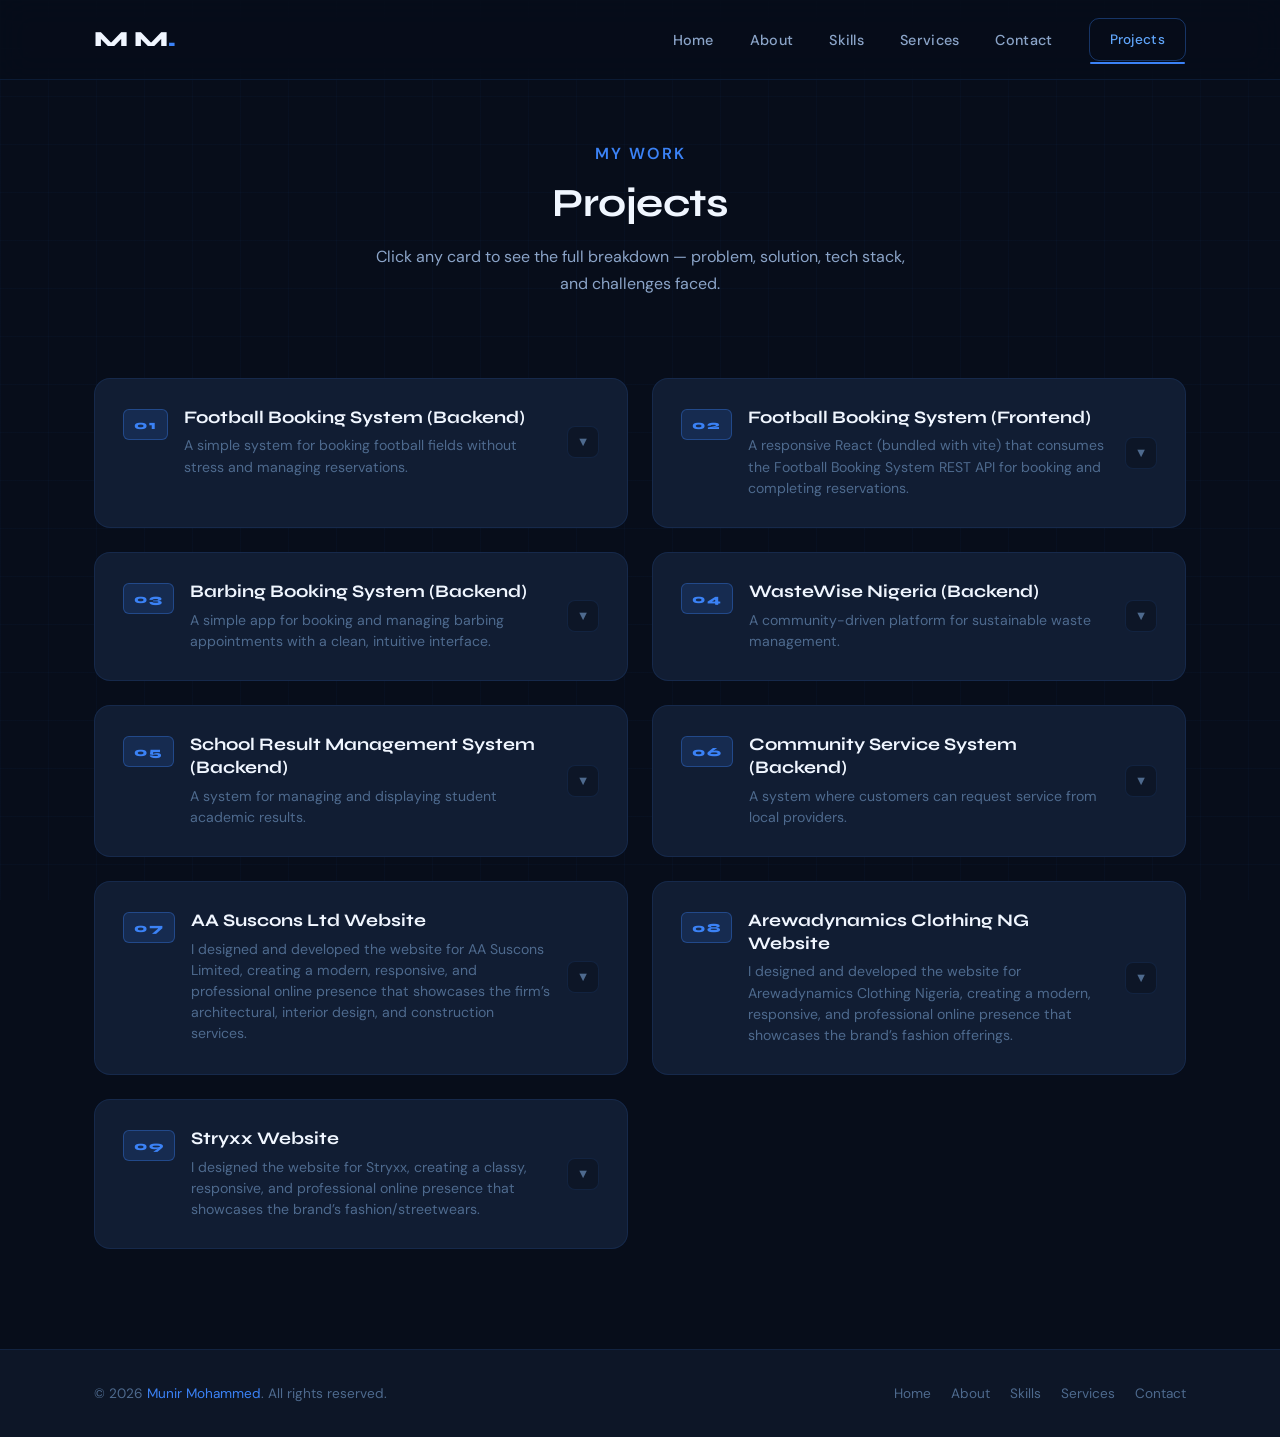
==== projects.html @ 09e2c132 "Update project link to direct users to the live site instead of the code repository" ====
<!DOCTYPE html>
<html lang="en">
<head>
  <meta charset="UTF-8" />
  <meta name="viewport" content="width=device-width, initial-scale=1.0" />
  <meta name="description" content="Munir Mohammed – Projects Portfolio." />
  <title>Projects | Munir Mohammed</title>
  <link rel="icon" type="image/svg+xml" href="favicon.svg" />
  <link rel="stylesheet" href="styles.css" />
  <link rel="preconnect" href="https://fonts.googleapis.com" />
  <link rel="preconnect" href="https://fonts.gstatic.com" crossorigin />
</head>
<body>

  <header>
    <div class="container">
      <nav>
        <a href="index.html" class="nav-logo">M M<span>.</span></a>
        <ul class="nav-links">
          <li><a href="index.html">Home</a></li>
          <li><a href="index.html#about">About</a></li>
          <li><a href="index.html#skills">Skills</a></li>
          <li><a href="index.html#services">Services</a></li>
          <li><a href="index.html#contact">Contact</a></li>
          <li><a href="projects.html" class="btn btn-outline" style="padding:9px 20px;font-size:0.85rem;">Projects</a></li>
        </ul>
        <div class="hamburger" aria-label="Toggle menu">
          <span></span><span></span><span></span>
        </div>
      </nav>
    </div>
    <div class="mobile-menu">
      <a href="index.html">Home</a>
      <a href="index.html#about">About</a>
      <a href="index.html#skills">Skills</a>
      <a href="index.html#services">Services</a>
      <a href="index.html#contact">Contact</a>
      <a href="projects.html">Projects →</a>
    </div>
  </header>

  <section class="projects-hero">
    <div class="container">
      <div class="section-label">My Work</div>
      <h1 class="section-title">Projects</h1>
      <p class="section-subtitle">
        Click any card to see the full breakdown — problem, solution, tech stack, and challenges faced.
      </p>
    </div>
  </section>

  <section class="projects-grid">
    <div class="container">
      <div class="projects-list">

        <div class="project-card fade-in">
          <div class="card-header">
            <div class="card-header-left">
              <span class="card-num">01</span>
              <div>
                <div class="card-title">Football Booking System (Backend)</div>
                <div class="card-summary">A simple system for booking football fields without stress and managing reservations.</div>
              </div>
            </div>
            <div class="card-chevron">▼</div>
          </div>
          <div class="card-body">
            <div class="card-body-inner">

              <div class="card-section">
                <div class="card-section-title">Problem</div>
                <ul>
                  <li>Users had difficulty booking football field due to a lack of a centralized system.</li>
                  <li>Existing methods were time-consuming, resource-intensive, and error-prone.</li>
                  <li>There was no efficient way to manage and track reservations.</li>
                  <li>Users lacked transparency in checking field availability.</li>
                </ul>
              </div>

              <div class="card-section">
                <div class="card-section-title">Solution</div>
                <p>
                    I built a football booking system that allows users to easily view available time-slot, make reservations, and manage their bookings. The system provides a user-friendly interface for both customers and administrator, streamlining the booking process and improving overall efficiency.

                </p>
              </div>

              <div class="card-section">
                <div class="card-section-title">Tech Stack</div>
                <div class="tech-tags">
                  <span class="tech-tag">Python</span>
                  <span class="tech-tag">Flask</span>
                  <span class="tech-tag">SQLite</span>
                  <span class="tech-tag">SQLAlchemy</span>
                </div>
              </div>

              <div class="card-section">
                <div class="card-section-title">Challenges Faced</div>
                <ul>
                  <li>Implementing the payment system</li>
                  <li>The challenge was tackled by integrating a manual payment solution (with reference number for admin to validate payments) while maintaining a good user experience.</li>
                </ul>
              </div>

              <div class="card-footer">
                <a href="https://github.com/munir-moh/football-booking-system" target="_blank" rel="noopener" class="btn btn-primary">
                  View Code &rarr;
                </a>
              </div>
            </div>
          </div>
        </div>

        <div class="project-card fade-in">
          <div class="card-header">
            <div class="card-header-left">
              <span class="card-num">02</span>
              <div>
                <div class="card-title">Football Booking System (Frontend)</div>
                <div class="card-summary">A responsive React (bundled with vite) that consumes the Football Booking System REST API for booking and completing reservations.</div>
              </div>
            </div>
            <div class="card-chevron">▼</div>
          </div>
          <div class="card-body">
            <div class="card-body-inner">

              <div class="card-section">
                <div class="card-section-title">Problem</div>
                <ul>
                  <li>Users had difficulty booking football field due to a lack of a centralized system.</li>
                  <li>Existing methods were time-consuming, resource-intensive, and error-prone.</li>
                  <li>There was no efficient way to manage and track reservations.</li>
                  <li>Users lacked transparency in checking field availability.</li>
                </ul>
              </div>

              <div class="card-section">
                <div class="card-section-title">Solution</div>
                <p>
                    Implemented dynamic UI components that fetch and display data from the backend API, allowing users to view available time slots, make reservations, and manage their bookings seamlessly. The frontend provides a responsive and intuitive interface for both customers and administrators, enhancing the overall user experience.

                </p>
              </div>

              <div class="card-section">
                <div class="card-section-title">Tech Stack</div>
                <div class="tech-tags">
                  <span class="tech-tag">React</span>
                  <span class="tech-tag">Vite</span>
                  <span class="tech-tag">JavaScript</span>
                  <span class="tech-tag">CSS</span>
                  <span class="tech-tag">HTML</span>
                </div>
              </div>

              <div class="card-section">
                <div class="card-section-title">Challenges Faced</div>
                <ul>
                  <li>Implementing the payment system</li>
                  <li>The challenge was tackled by integrating a manual payment solution (with reference number for admin to validate payments) while maintaining a good user experience.</li>
                </ul>
              </div>

              <div class="card-footer">
                <a href="https://football-booking-system-rn.vercel.app/" target="_blank" rel="noopener" class="btn btn-primary">
                  View Live Site &rarr;
                </a>
              </div>
            </div>
          </div>
        </div>
        
        <div class="project-card fade-in fade-in-delay-2">
          <div class="card-header">
            <div class="card-header-left">
              <span class="card-num">03</span>
              <div>
                <div class="card-title">Barbing Booking System (Backend)</div>
                <div class="card-summary">A simple app for booking and managing barbing appointments with a clean, intuitive interface.</div>
              </div>
            </div>
            <div class="card-chevron">▼</div>
          </div>
          <div class="card-body">
            <div class="card-body-inner">

              <div class="card-section">
                <div class="card-section-title">Problem</div>
                <ul>
                  <li>Users had difficulty booking and managing barbing appointments.</li>
                  <li>Existing method was time-consuming,tiring and inefficient.</li>
                </ul>
              </div>

              <div class="card-section">
                <div class="card-section-title">Solution</div>
                <p>
                    I built a simple barbing booking app that allows users to easily book and manage their appointments with stylists of their choice. The app provides a user-friendly interface for customers to explore available time slots, view stylist details, and make reservations seamlessly from the comfort of their homes.
                </p>
              </div>

              <div class="card-section">
                <div class="card-section-title">Tech Stack</div>
                <div class="tech-tags">
                  <span class="tech-tag">Python</span>
                  <span class="tech-tag">Flask</span>
                  <span class="tech-tag">SQLAlchemy</span>
                  <span class="tech-tag">SQLite</span>
                </div>
              </div>

              <div class="card-section">
                <div class="card-section-title">Challenges Faced</div>
                <ul>
                  <li>Implementing the appointment scheduling logic to prevent conflicts and jwt authentication</li>
                  <li>The challenge was tackled by implementing a robust scheduling algorithm that checks for overlapping appointments and integrating JWT authentication for secure user access.</li>
                </ul>
              </div>

              <div class="card-footer">
                <a href="https://github.com/munir-moh/online-barbing-booking-system" target="_blank" rel="noopener" class="btn btn-primary">
                  View Code &rarr;
                </a>
              </div>

            </div>
          </div>
        </div>

        <div class="project-card fade-in fade-in-delay-3">
          <div class="card-header">
            <div class="card-header-left">
              <span class="card-num">04</span>
              <div>
                <div class="card-title">WasteWise Nigeria (Backend)</div>
                <div class="card-summary">A community-driven platform for sustainable waste management.</div>
              </div>
            </div>
            <div class="card-chevron">▼</div>
          </div>
          <div class="card-body">
            <div class="card-body-inner">

              <div class="card-section">
                <div class="card-section-title">Problem</div>
                <ul>
                  <li> Inadequate waste management infrastructure and low public awareness lead to environmental pollution, health hazards, and missed economic opportunities from recycling in many Nigerian communities.</li>
                </ul>
              </div>

              <div class="card-section">
                <div class="card-section-title">Solution</div>
                <p>Develop a community-driven platform that facilitates waste collection, promotes recycling, and educates citizens on sustainable waste management practices.</p>
              </div>

              <div class="card-section">
                <div class="card-section-title">Tech Stack</div>
                <div class="tech-tags">
                  <span class="tech-tag">Python</span>
                  <span class="tech-tag">Flask</span>
                  <span class="tech-tag">SQLite</span>
                  <span class="tech-tag">SQLAlchemy</span>
                </div>
              </div>

              <div class="card-section">
                <div class="card-section-title">Challenges Faced</div>
                <ul>
                  <li>Implementing the waste collection scheduling logic to prevent conflicts and ensure efficient resource allocation. Also, integrating JWT authentication for secure user access.</li>
                  <li>The challenge was tackled by developing a robust scheduling algorithm that checks for overlapping requests and integrating a user authentication system for secure access.</li>
                </ul>
              </div>

              <div class="card-footer">
                <a href="https://github.com/munir-moh/wastewise" target="_blank" rel="noopener" class="btn btn-primary">
                  View Code &rarr;
                </a>
              </div>

            </div>
          </div>
        </div>

        <div class="project-card fade-in">
          <div class="card-header">
            <div class="card-header-left">
              <span class="card-num">05</span>
              <div>
                <div class="card-title">School Result Management System (Backend)</div>
                <div class="card-summary">A system for managing and displaying student academic results.</div>
              </div>
            </div>
            <div class="card-chevron">▼</div>
          </div>
          <div class="card-body">
            <div class="card-body-inner">

              <div class="card-section">
                <div class="card-section-title">Problem</div>
                <ul>
                  <li>Manual management of student results is time-consuming and prone to errors.</li>
                  <li>There is a lack of real-time access to academic performance data for students and parents.</li>
                </ul>
              </div>

              <div class="card-section">
                <div class="card-section-title">Solution</div>
                <p>A web-based system that automates the management of student results, providing real-time access to academic performance data for students and parents.</p>
              </div>

              <div class="card-section">
                <div class="card-section-title">Tech Stack</div>
                <div class="tech-tags">
                  <span class="tech-tag">Python</span>
                  <span class="tech-tag">FastAPI</span>
                  <span class="tech-tag">PostgreSQL</span>
                  <span class="tech-tag">SQLAlchemy</span>
                </div>
              </div>

              <div class="card-section">
                <div class="card-section-title">Challenges Faced</div>
                <ul>
                  <li>Integrating the PDF download and also auto ID generation</li>
                  <li>The challenge was tackled by implementing a robust PDF generation mechanism and a dynamic ID assignment system using help from Stack Overflow.</li>
                </ul>
              </div>

              <div class="card-footer">
                <a href="https://github.com/munir-moh/student-result-system" target="_blank" rel="noopener" class="btn btn-primary">
                  View Code &rarr;
                </a>
              </div>

            </div>
          </div>
        </div>

        <div class="project-card fade-in fade-in-delay-1">
          <div class="card-header">
            <div class="card-header-left">
              <span class="card-num">06</span>
              <div>
                <div class="card-title">Community Service System (Backend)</div>
                <div class="card-summary">A system where customers can request service from local providers.</div>
              </div>
            </div>
            <div class="card-chevron">▼</div>
          </div>
          <div class="card-body">
            <div class="card-body-inner">

              <div class="card-section">
                <div class="card-section-title">Problem</div>
                <ul>
                  <li>Customers have difficulty finding and connecting with local service providers.</li>
                  <li>There is a lack of a centralized platform for service requests and communications.</li>
                </ul>
              </div>

              <div class="card-section">
                <div class="card-section-title">Solution</div>
                <p>A web-based platform that connects customers with local service providers, enabling seamless communication and streamlined service requests.</p>
              </div>

              <div class="card-section">
                <div class="card-section-title">Tech Stack</div>
                <div class="tech-tags">
                  <span class="tech-tag">Python</span>
                  <span class="tech-tag">Flask</span>
                  <span class="tech-tag">PostgreSQL</span>
                  <span class="tech-tag">SQLAlchemy</span>
                </div>
              </div>

              <div class="card-section">
                <div class="card-section-title">Challenges Faced</div>
                <ul>
                  <li>Integrating the user authentication and authorization system</li>
                  <li>The challenge was tackled by implementing a secure authentication mechanism using JWT tokens and role-based access control to ensure proper authorization.</li>
                </ul>
              </div>

              <div class="card-footer">
                <a href="https://github.com/munir-moh/community_service_api" target="_blank" rel="noopener" class="btn btn-primary">
                  View Code &rarr;
                </a>
              </div>
            </div>
          </div>
        </div>
      <div class="project-card fade-in">
          <div class="card-header">
            <div class="card-header-left">
              <span class="card-num">07</span>
              <div>
                <div class="card-title">AA Suscons Ltd Website</div>
                <div class="card-summary">I designed and developed the website for AA Suscons Limited, creating a modern, responsive, and professional online presence that showcases the firm’s architectural, interior design, and construction services.</div>
              </div>
            </div>
            <div class="card-chevron">▼</div>
          </div>
          <div class="card-body">
            <div class="card-body-inner">
              <div class="card-section">
                <div class="card-section-title">Tech Stack</div>
                <div class="tech-tags">
                  <span class="tech-tag">HTML</span>
                  <span class="tech-tag">CSS</span>
                  <span class="tech-tag">JavaScript</span>
                </div>
              </div>

              <div class="card-footer">
                <a href="https://aasuslimited.vercel.app/" target="_blank" rel="noopener" class="btn btn-primary">
                  View Website &rarr;
                </a>
              </div>

            </div>
          </div>
        </div>

        <div class="project-card fade-in">
          <div class="card-header">
            <div class="card-header-left">
              <span class="card-num">08</span>
              <div>
                <div class="card-title">Arewadynamics Clothing NG Website</div>
                <div class="card-summary">I designed and developed the website for Arewadynamics Clothing Nigeria, creating a modern, responsive, and professional online presence that showcases the brand’s fashion offerings.</div>
              </div>
            </div>
            <div class="card-chevron">▼</div>
          </div>
          <div class="card-body">
            <div class="card-body-inner">
              <div class="card-section">
                <div class="card-section-title">Tech Stack</div>
                <div class="tech-tags">
                  <span class="tech-tag">HTML</span>
                  <span class="tech-tag">CSS</span>
                  <span class="tech-tag">JavaScript</span>
                </div>
              </div>

              <div class="card-footer">
                <a href="https://arewa-dynamics.vercel.app/" target="_blank" rel="noopener" class="btn btn-primary">
                  View Website &rarr;
                </a>
              </div>

            </div>
          </div>
        </div>

        <div class="project-card fade-in">
          <div class="card-header">
            <div class="card-header-left">
              <span class="card-num">09</span>
              <div>
                <div class="card-title">Stryxx Website</div>
                <div class="card-summary">I designed the website for Stryxx, creating a classy, responsive, and professional online presence that showcases the brand’s fashion/streetwears.</div>
              </div>
            </div>
            <div class="card-chevron">▼</div>
          </div>
          <div class="card-body">
            <div class="card-body-inner">
              <div class="card-section">
                <div class="card-section-title">Tech Stack</div>
                <div class="tech-tags">
                  <span class="tech-tag">HTML</span>
                  <span class="tech-tag">CSS</span>
                  <span class="tech-tag">JavaScript</span>
                  <span class="tech-tag">React</span>

                </div>
              </div>

              <div class="card-footer">
                <a href="https://stryxx.vercel.app/" target="_blank" rel="noopener" class="btn btn-primary">
                  View Website &rarr;
                </a>
              </div>

            </div>
          </div>
        </div>

      </div>
    </div>
  </section>

  <footer>
    <div class="container">
      <div class="footer-inner">
        <p class="footer-copy">
          &copy; 2026 <span>Munir Mohammed</span>. All rights reserved.
        </p>
        <div class="footer-links">
          <a href="index.html">Home</a>
          <a href="index.html#about">About</a>
          <a href="index.html#skills">Skills</a>
          <a href="index.html#services">Services</a>
          <a href="index.html#contact">Contact</a>
        </div>
      </div>
    </div>
  </footer>

  <button id="back-to-top" aria-label="Back to top">↑</button>

  <script src="script.js"></script>
</body>
</html>
---- styles.css ----
@import url('https://fonts.googleapis.com/css2?family=Syne:wght@400;500;600;700;800&family=DM+Sans:wght@300;400;500;600&display=swap');

:root {
  --bg-primary: #070d1a;
  --bg-secondary: #0d1627;
  --bg-card: #111d33;
  --bg-card-hover: #162240;
  --accent: #3b82f6;
  --accent-bright: #60a5fa;
  --accent-dim: #1d4ed8;
  --accent-glow: rgba(59, 130, 246, 0.15);
  --accent-glow-strong: rgba(59, 130, 246, 0.3);
  --text-primary: #f0f6ff;
  --text-secondary: #8ba4c8;
  --text-muted: #4e6a8e;
  --border: rgba(59, 130, 246, 0.12);
  --border-hover: rgba(59, 130, 246, 0.35);
  --shadow: 0 4px 24px rgba(0, 0, 0, 0.4);
  --shadow-blue: 0 4px 32px rgba(59, 130, 246, 0.2);
  --radius: 16px;
  --radius-sm: 10px;
  --font-display: 'Syne', sans-serif;
  --font-body: 'DM Sans', sans-serif;
  --transition: 0.3s cubic-bezier(0.4, 0, 0.2, 1);
}

*, *::before, *::after { box-sizing: border-box; margin: 0; padding: 0; }

html {
  scroll-behavior: smooth;
  font-size: 16px;
  overflow-x: hidden;
}

body {
  background-color: var(--bg-primary);
  color: var(--text-primary);
  font-family: var(--font-body);
  font-weight: 400;
  line-height: 1.7;
  overflow-x: hidden;
  max-width: 100vw;
}

body::before {
  content: '';
  position: fixed;
  inset: 0;
  background-image:
    linear-gradient(rgba(59,130,246,0.03) 1px, transparent 1px),
    linear-gradient(90deg, rgba(59,130,246,0.03) 1px, transparent 1px);
  background-size: 48px 48px;
  pointer-events: none;
  z-index: 0;
}

.container {
  max-width: 1140px;
  margin: 0 auto;
  padding: 0 24px;
  position: relative;
  z-index: 1;
}

img { display: block; max-width: 100%; }
a { text-decoration: none; color: inherit; }
ul { list-style: none; }

::-webkit-scrollbar { width: 6px; }
::-webkit-scrollbar-track { background: var(--bg-primary); }
::-webkit-scrollbar-thumb { background: var(--accent-dim); border-radius: 99px; }

header {
  position: fixed;
  top: 0; left: 0; right: 0;
  z-index: 100;
  padding: 18px 0;
  background: rgba(7, 13, 26, 0.85);
  backdrop-filter: blur(16px);
  -webkit-backdrop-filter: blur(16px);
  border-bottom: 1px solid var(--border);
  transition: var(--transition);
}

header.scrolled {
  padding: 12px 0;
  box-shadow: 0 2px 24px rgba(0,0,0,0.4);
}

nav {
  display: flex;
  align-items: center;
  justify-content: space-between;
}

.nav-logo {
  font-family: var(--font-display);
  font-weight: 800;
  font-size: 1.35rem;
  color: var(--text-primary);
  letter-spacing: -0.5px;
}

.nav-logo span {
  color: var(--accent);
}

.nav-links {
  display: flex;
  align-items: center;
  gap: 36px;
}

.nav-links a {
  font-size: 0.9rem;
  font-weight: 500;
  color: var(--text-secondary);
  letter-spacing: 0.3px;
  transition: color var(--transition);
  position: relative;
}

.nav-links a::after {
  content: '';
  position: absolute;
  bottom: -4px; left: 0;
  width: 0; height: 2px;
  background: var(--accent);
  border-radius: 99px;
  transition: width var(--transition);
}

.nav-links a:hover { color: var(--text-primary); }
.nav-links a:hover::after { width: 100%; }
.nav-links a.active { color: var(--accent-bright); }
.nav-links a.active::after { width: 100%; }

.hamburger {
  display: none;
  flex-direction: column;
  gap: 5px;
  cursor: pointer;
  padding: 4px;
}

.hamburger span {
  display: block;
  width: 24px; height: 2px;
  background: var(--text-primary);
  border-radius: 99px;
  transition: var(--transition);
}

.hamburger.open span:nth-child(1) { transform: translateY(7px) rotate(45deg); }
.hamburger.open span:nth-child(2) { opacity: 0; }
.hamburger.open span:nth-child(3) { transform: translateY(-7px) rotate(-45deg); }

.mobile-menu {
  display: none;
  position: fixed;
  top: 65px; left: 0; right: 0;
  background: rgba(7,13,26,0.97);
  backdrop-filter: blur(16px);
  border-bottom: 1px solid var(--border);
  padding: 24px;
  flex-direction: column;
  gap: 20px;
  z-index: 99;
}

.mobile-menu.open { display: flex; }

.mobile-menu a {
  font-size: 1.05rem;
  font-weight: 500;
  color: var(--text-secondary);
  padding: 10px 0;
  border-bottom: 1px solid var(--border);
  transition: color var(--transition);
}

.mobile-menu a:hover { color: var(--accent-bright); }

.btn {
  display: inline-flex;
  align-items: center;
  gap: 8px;
  padding: 13px 28px;
  border-radius: var(--radius-sm);
  font-family: var(--font-body);
  font-size: 0.92rem;
  font-weight: 600;
  cursor: pointer;
  transition: var(--transition);
  border: none;
  white-space: nowrap;
}

.btn-primary {
  background: var(--accent);
  color: #fff;
  box-shadow: 0 0 0 0 var(--accent-glow-strong);
}

.btn-primary:hover {
  background: var(--accent-bright);
  transform: translateY(-2px);
  box-shadow: 0 8px 24px rgba(59,130,246,0.4);
}

.btn-outline {
  background: transparent;
  color: var(--accent-bright);
  border: 1.5px solid var(--border-hover);
}

.btn-outline:hover {
  background: var(--accent-glow);
  border-color: var(--accent);
  transform: translateY(-2px);
}

.section-label {
  display: inline-flex;
  align-items: center;
  gap: 8px;
  font-size: 1 rem;
  font-weight: 600;
  letter-spacing: 2px;
  text-transform: uppercase;
  color: var(--accent);
  margin-bottom: 12px;
}

.section-title {
  font-family: var(--font-display);
  font-size: clamp(1.8rem, 4vw, 2.5rem);
  font-weight: 700;
  color: var(--text-primary);
  line-height: 1.2;
  letter-spacing: -0.5px;
  margin-bottom: 16px;
}

.section-subtitle {
  font-size: 1rem;
  color: var(--text-secondary);
  max-width: 560px;
}

.section-header { margin-bottom: 56px; }

#hero {
  min-height: 100vh;
  display: flex;
  align-items: center;
  padding-top: 100px;
  padding-bottom: 80px;
  position: relative;
  overflow: hidden;
}

#hero::before {
  content: '';
  position: absolute;
  width: 600px; height: 600px;
  border-radius: 50%;
  background: radial-gradient(circle, rgba(59,130,246,0.08) 0%, transparent 70%);
  top: -100px; right: -100px;
  pointer-events: none;
}

#hero::after {
  content: '';
  position: absolute;
  width: 400px; height: 400px;
  border-radius: 50%;
  background: radial-gradient(circle, rgba(29,78,216,0.06) 0%, transparent 70%);
  bottom: 0; left: -100px;
  pointer-events: none;
}

.hero-grid {
  display: grid;
  grid-template-columns: 1fr 420px;
  align-items: center;
  gap: 64px;
}

.hero-badge {
  display: inline-flex;
  align-items: center;
  gap: 8px;
  background: var(--accent-glow);
  border: 1px solid var(--border-hover);
  border-radius: 99px;
  padding: 6px 16px;
  font-size: 0.8rem;
  font-weight: 500;
  color: var(--accent-bright);
  margin-bottom: 24px;
}

.hero-badge::before {
  content: '';
  width: 7px; height: 7px;
  border-radius: 50%;
  background: var(--accent);
  animation: pulse 2s infinite;
}

@keyframes pulse {
  0%, 100% { opacity: 1; box-shadow: 0 0 0 0 rgba(59,130,246,0.4); }
  50% { opacity: 0.6; box-shadow: 0 0 0 6px transparent; }
}

.hero-name {
  font-family: var(--font-display);
  font-size: clamp(2rem, 8vw, 4.2rem);
  font-weight: 800;
  color: var(--text-primary);
  line-height: 1.08;
  letter-spacing: -1px;
  margin-bottom: 16px;
}

.hero-name .accent { color: var(--accent); }

.hero-title {
  font-size: clamp(0.9rem, 4vw, 1.2rem);
  font-weight: 500;
  color: var(--text-secondary);
  margin-bottom: 20px;
  letter-spacing: 0.2px;
}

.hero-title span {
  color: var(--accent-bright);
  font-weight: 600;
}

.hero-intro {
  font-size: 1rem;
  color: var(--text-secondary);
  line-height: 1.8;
  max-width: 480px;
  margin-bottom: 36px;
}

.hero-actions {
  display: flex;
  align-items: center;
  gap: 16px;
  flex-wrap: wrap;
}

.hero-image-wrap {
  position: relative;
  display: flex;
  justify-content: center;
}

.hero-image-wrap::before {
  content: '';
  position: absolute;
  inset: -3px;
  border-radius: 24px;
  background: linear-gradient(135deg, var(--accent) 0%, transparent 50%, var(--accent-dim) 100%);
  z-index: 0;
}

.hero-image-wrap::after {
  content: '';
  position: absolute;
  inset: 0;
  border-radius: 22px;
  background: var(--accent-glow);
  z-index: 1;
  opacity: 0;
  transition: opacity var(--transition);
}

.hero-image-wrap:hover::after { opacity: 1; }

.hero-image-inner {
  position: relative;
  z-index: 2;
  border-radius: 22px;
  overflow: hidden;
  background: var(--bg-card);
  line-height: 0;
}

.hero-image-inner img {
  width: 100%;
  height: 480px;
  object-fit: cover;
  object-position: top center;
  display: block;
  transition: transform 0.5s ease;
}

.hero-image-wrap:hover .hero-image-inner img { transform: scale(1.03); }

.hero-float-tag {
  position: absolute;
  background: var(--bg-card);
  border: 1px solid var(--border-hover);
  border-radius: var(--radius-sm);
  padding: 10px 16px;
  font-size: 0.82rem;
  font-weight: 600;
  color: var(--text-primary);
  display: flex;
  align-items: center;
  gap: 8px;
  backdrop-filter: blur(8px);
  z-index: 10;
  box-shadow: var(--shadow);
}

#about {
  padding: 100px 0;
  background: var(--bg-secondary);
  position: relative;
}

#about::before {
  content: '';
  position: absolute;
  top: 0; left: 0; right: 0;
  height: 1px;
  background: linear-gradient(90deg, transparent, var(--border-hover), transparent);
}

.about-grid {
  display: grid;
  grid-template-columns: 1fr 1fr;
  gap: 80px;
  align-items: center;
}

.about-text p {
  color: var(--text-secondary);
  font-size: 1rem;
  line-height: 1.85;
  margin-bottom: 20px;
}

.about-text p:last-child { margin-bottom: 0; }

.about-text strong { color: var(--accent-bright); font-weight: 600; }

.about-stats {
  display: grid;
  grid-template-columns: 1fr 1fr;
  gap: 20px;
}

.stat-card {
  background: var(--bg-card);
  border: 1px solid var(--border);
  border-radius: var(--radius);
  padding: 28px 24px;
  text-align: center;
  transition: var(--transition);
}

.stat-card:hover {
  border-color: var(--border-hover);
  transform: translateY(-4px);
  box-shadow: var(--shadow-blue);
}

.stat-number {
  font-family: var(--font-display);
  font-size: 2.2rem;
  font-weight: 800;
  color: var(--accent-bright);
  line-height: 1;
  margin-bottom: 6px;
}

.stat-label {
  font-size: 0.83rem;
  color: var(--text-muted);
  font-weight: 500;
}

#services {
  padding: 100px 0;
  background: var(--bg-secondary);
  position: relative;
}

#services::before {
  content: '';
  position: absolute;
  top: 0; left: 0; right: 0;
  height: 1px;
  background: linear-gradient(90deg, transparent, var(--border-hover), transparent);
}

#skills {
  padding: 100px 0;
}

.skills-grid {
  display: grid;
  grid-template-columns: repeat(3, 1fr);
  gap: 24px;
}

.skill-category {
  background: var(--bg-card);
  border: 1px solid var(--border);
  border-radius: var(--radius);
  padding: 32px 28px;
  transition: var(--transition);
  position: relative;
  overflow: hidden;
}

.skill-category::before {
  content: '';
  position: absolute;
  top: 0; left: 0; right: 0;
  height: 3px;
  background: linear-gradient(90deg, var(--accent-dim), var(--accent));
  opacity: 0;
  transition: opacity var(--transition);
}

.skill-category:hover {
  border-color: var(--border-hover);
  transform: translateY(-4px);
  box-shadow: var(--shadow-blue);
}

.skill-category:hover::before { opacity: 1; }

.skill-icon {
  width: 44px; height: 44px;
  border-radius: var(--radius-sm);
  background: var(--accent-glow);
  border: 1px solid var(--border-hover);
  display: flex;
  align-items: center;
  justify-content: center;
  margin-bottom: 18px;
  font-size: 1.2rem;
}

.skill-cat-title {
  font-family: var(--font-display);
  font-size: 0.85rem;
  font-weight: 700;
  letter-spacing: 1.5px;
  text-transform: uppercase;
  color: var(--text-muted);
  margin-bottom: 16px;
}

.skill-tags {
  display: flex;
  flex-wrap: wrap;
  gap: 8px;
}

.skill-tag {
  background: var(--bg-secondary);
  border: 1px solid var(--border);
  border-radius: 6px;
  padding: 6px 14px;
  font-size: 0.85rem;
  font-weight: 500;
  color: var(--text-primary);
  transition: var(--transition);
}

.skill-category:hover .skill-tag {
  border-color: rgba(59,130,246,0.2);
  color: var(--accent-bright);
}

#contact {
  padding: 100px 0;
  background: var(--bg-secondary);
  position: relative;
}

#contact::before {
  content: '';
  position: absolute;
  top: 0; left: 0; right: 0;
  height: 1px;
  background: linear-gradient(90deg, transparent, var(--border-hover), transparent);
}

.contact-grid {
  display: grid;
  grid-template-columns: repeat(2, 1fr);
  gap: 20px;
}

.contact-card {
  background: var(--bg-card);
  border: 1px solid var(--border);
  border-radius: var(--radius);
  padding: 28px 28px;
  display: flex;
  align-items: center;
  gap: 20px;
  transition: var(--transition);
  text-decoration: none;
  color: inherit;
}

.contact-card:hover {
  border-color: var(--border-hover);
  transform: translateY(-4px);
  box-shadow: var(--shadow-blue);
  background: var(--bg-card-hover);
}

.contact-icon {
  width: 52px; height: 52px;
  border-radius: var(--radius-sm);
  display: flex;
  align-items: center;
  justify-content: center;
  font-size: 1.4rem;
  flex-shrink: 0;
}

.contact-icon.email { background: rgba(59,130,246,0.12); }
.contact-icon.github { background: rgba(139,92,246,0.12); }
.contact-icon.linkedin { background: rgba(14,165,233,0.12); }
.contact-icon.whatsapp { background: rgba(34,197,94,0.12); }

.contact-info-label {
  font-size: 0.78rem;
  font-weight: 600;
  letter-spacing: 1px;
  text-transform: uppercase;
  color: var(--text-muted);
  margin-bottom: 4px;
}

.contact-info-value {
  font-size: 0.95rem;
  font-weight: 500;
  color: var(--text-primary);
}

.contact-arrow {
  margin-left: auto;
  color: var(--text-muted);
  font-size: 1rem;
  transition: var(--transition);
}

.contact-card:hover .contact-arrow {
  color: var(--accent-bright);
  transform: translate(3px, -3px);
}

#cta {
  padding: 100px 0;
  text-align: center;
  position: relative;
  overflow: hidden;
}

#cta::before {
  content: '';
  position: absolute;
  width: 700px; height: 700px;
  border-radius: 50%;
  background: radial-gradient(circle, rgba(59,130,246,0.06) 0%, transparent 70%);
  top: 50%; left: 50%;
  transform: translate(-50%, -50%);
  pointer-events: none;
}

.cta-inner {
  position: relative;
  max-width: 640px;
  margin: 0 auto;
}

.cta-title {
  font-family: var(--font-display);
  font-size: clamp(1.8rem, 4vw, 2.6rem);
  font-weight: 800;
  color: var(--text-primary);
  line-height: 1.2;
  letter-spacing: -1px;
  margin-bottom: 16px;
}

.cta-sub {
  color: var(--text-secondary);
  font-size: 1rem;
  margin-bottom: 36px;
}

footer {
  background: var(--bg-secondary);
  border-top: 1px solid var(--border);
  padding: 32px 0;
  text-align: center;
}

.footer-inner {
  display: flex;
  align-items: center;
  justify-content: space-between;
  flex-wrap: wrap;
  gap: 12px;
}

.footer-copy {
  font-size: 0.85rem;
  color: var(--text-muted);
}

.footer-copy span { color: var(--accent); }

.footer-links {
  display: flex;
  gap: 20px;
}

.footer-links a {
  font-size: 0.85rem;
  color: var(--text-muted);
  transition: color var(--transition);
}

.footer-links a:hover { color: var(--accent-bright); }

#back-to-top {
  position: fixed;
  bottom: 32px;
  right: 32px;
  width: 46px; height: 46px;
  border-radius: 12px;
  background: var(--accent);
  color: #fff;
  border: none;
  cursor: pointer;
  display: flex;
  align-items: center;
  justify-content: center;
  font-size: 1.1rem;
  opacity: 0;
  visibility: hidden;
  transform: translateY(12px);
  transition: var(--transition);
  z-index: 99;
  box-shadow: 0 4px 16px rgba(59,130,246,0.4);
}

#back-to-top.visible {
  opacity: 1;
  visibility: visible;
  transform: translateY(0);
}

#back-to-top:hover {
  background: var(--accent-bright);
  transform: translateY(-3px);
}

.projects-hero {
  padding: 140px 0 60px;
  text-align: center;
}

.projects-hero .section-label { justify-content: center; }
.projects-hero .section-title { margin: 0 auto 16px; }
.projects-hero .section-subtitle { margin: 0 auto; text-align: center; }

.projects-grid {
  padding: 20px 0 100px;
}

.projects-list {
  display: grid;
  grid-template-columns: repeat(2, 1fr);
  gap: 24px;
}

.project-card {
  background: var(--bg-card);
  border: 1px solid var(--border);
  border-radius: var(--radius);
  overflow: hidden;
  transition: border-color var(--transition), box-shadow var(--transition);
}

.project-card:hover {
  border-color: var(--border-hover);
}

.project-card.active {
  border-color: var(--accent);
  box-shadow: var(--shadow-blue);
}

.card-header {
  display: flex;
  align-items: center;
  justify-content: space-between;
  padding: 28px 28px;
  cursor: pointer;
  gap: 16px;
  user-select: none;
}

.card-header-left {
  display: flex;
  align-items: flex-start;
  gap: 16px;
}

.card-num {
  font-family: var(--font-display);
  font-size: 0.78rem;
  font-weight: 800;
  letter-spacing: 1.5px;
  color: var(--accent);
  background: var(--accent-glow);
  border: 1px solid var(--border-hover);
  border-radius: 6px;
  padding: 4px 10px;
  flex-shrink: 0;
  margin-top: 2px;
}

.card-title {
  font-family: var(--font-display);
  font-size: 1.1rem;
  font-weight: 700;
  color: var(--text-primary);
  margin-bottom: 6px;
  line-height: 1.3;
}

.card-summary {
  font-size: 0.88rem;
  color: var(--text-muted);
  line-height: 1.5;
}

.card-chevron {
  width: 32px; height: 32px;
  border-radius: 8px;
  border: 1px solid var(--border);
  background: var(--bg-secondary);
  display: flex;
  align-items: center;
  justify-content: center;
  font-size: 0.8rem;
  color: var(--text-muted);
  flex-shrink: 0;
  transition: var(--transition);
}

.project-card.active .card-chevron {
  background: var(--accent-glow);
  border-color: var(--border-hover);
  color: var(--accent-bright);
  transform: rotate(180deg);
}

.card-body {
  max-height: 0;
  overflow: hidden;
  transition: max-height 0.5s cubic-bezier(0.4, 0, 0.2, 1);
}

.card-body-inner {
  padding: 0 28px 28px;
  border-top: 1px solid var(--border);
}

.card-section {
  margin-top: 24px;
}

.card-section-title {
  font-size: 0.75rem;
  font-weight: 700;
  letter-spacing: 1.5px;
  text-transform: uppercase;
  color: var(--accent);
  margin-bottom: 12px;
  display: flex;
  align-items: center;
  gap: 8px;
}

.card-section-title::after {
  content: '';
  flex: 1;
  height: 1px;
  background: var(--border);
}

.card-section ul {
  display: flex;
  flex-direction: column;
  gap: 8px;
}

.card-section ul li {
  font-size: 0.9rem;
  color: var(--text-secondary);
  padding-left: 16px;
  position: relative;
  line-height: 1.6;
}

.card-section ul li::before {
  content: '▸';
  position: absolute;
  left: 0;
  color: var(--accent);
  font-size: 0.75rem;
  top: 3px;
}

.card-section p {
  font-size: 0.9rem;
  color: var(--text-secondary);
  line-height: 1.7;
}

.tech-tags {
  display: flex;
  flex-wrap: wrap;
  gap: 8px;
}

.tech-tag {
  background: var(--bg-secondary);
  border: 1px solid var(--border-hover);
  border-radius: 6px;
  padding: 5px 12px;
  font-size: 0.82rem;
  font-weight: 500;
  color: var(--accent-bright);
}

.card-footer {
  margin-top: 24px;
  padding-top: 20px;
  border-top: 1px solid var(--border);
  display: flex;
  justify-content: flex-end;
}

.fade-in {
  opacity: 0;
  transform: translateY(28px);
  transition: opacity 0.6s ease, transform 0.6s ease;
}

.fade-in.visible {
  opacity: 1;
  transform: translateY(0);
}

.fade-in-delay-1 { transition-delay: 0.1s; }
.fade-in-delay-2 { transition-delay: 0.2s; }
.fade-in-delay-3 { transition-delay: 0.3s; }
.fade-in-delay-4 { transition-delay: 0.4s; }

@media (max-width: 1024px) {
  .hero-grid {
    grid-template-columns: 1fr 340px;
    gap: 48px;
  }

  .skills-grid { grid-template-columns: repeat(2, 1fr); }
  .about-grid { gap: 48px; }
}

@media (max-width: 768px) {
  .nav-links { display: none; }
  .hamburger { display: flex; }

  .hero-grid {
    grid-template-columns: 1fr;
    text-align: center;
    gap: 40px;
  }

  .hero-image-wrap { order: -1; }

  .hero-intro {
    margin-left: auto;
    margin-right: auto;
    font-size: 0.95rem;
    max-width: 100%;
  }

  .hero-actions {
    justify-content: center;
    flex-direction: column;
    align-items: center;
    width: 100%;
  }

  .hero-actions .btn {
    width: 100%;
    max-width: 320px;
    justify-content: center;
  }

  .hero-badge { justify-content: center; }

  .hero-image-inner img { height: 360px; }
  .tag-available, .tag-exp { display: none; }

  .about-grid { grid-template-columns: 1fr; gap: 40px; }
  .about-stats { grid-template-columns: 1fr 1fr; }

  .skills-grid { grid-template-columns: 1fr; }

  .contact-grid { grid-template-columns: 1fr; }

  .projects-list { grid-template-columns: 1fr; }

  .footer-inner { flex-direction: column; text-align: center; }

  .section-header { margin-bottom: 40px; }

  #hero { padding-top: 90px; }
}

@media (max-width: 480px) {
  .container { padding: 0 16px; }

  .hero-name { letter-spacing: -1px; }

  .about-stats { grid-template-columns: 1fr; }

  .btn { padding: 12px 22px; font-size: 0.88rem; }

  .card-header { padding: 20px; }
  .card-body-inner { padding: 0 20px 20px; }

  #back-to-top { bottom: 20px; right: 20px; }
}
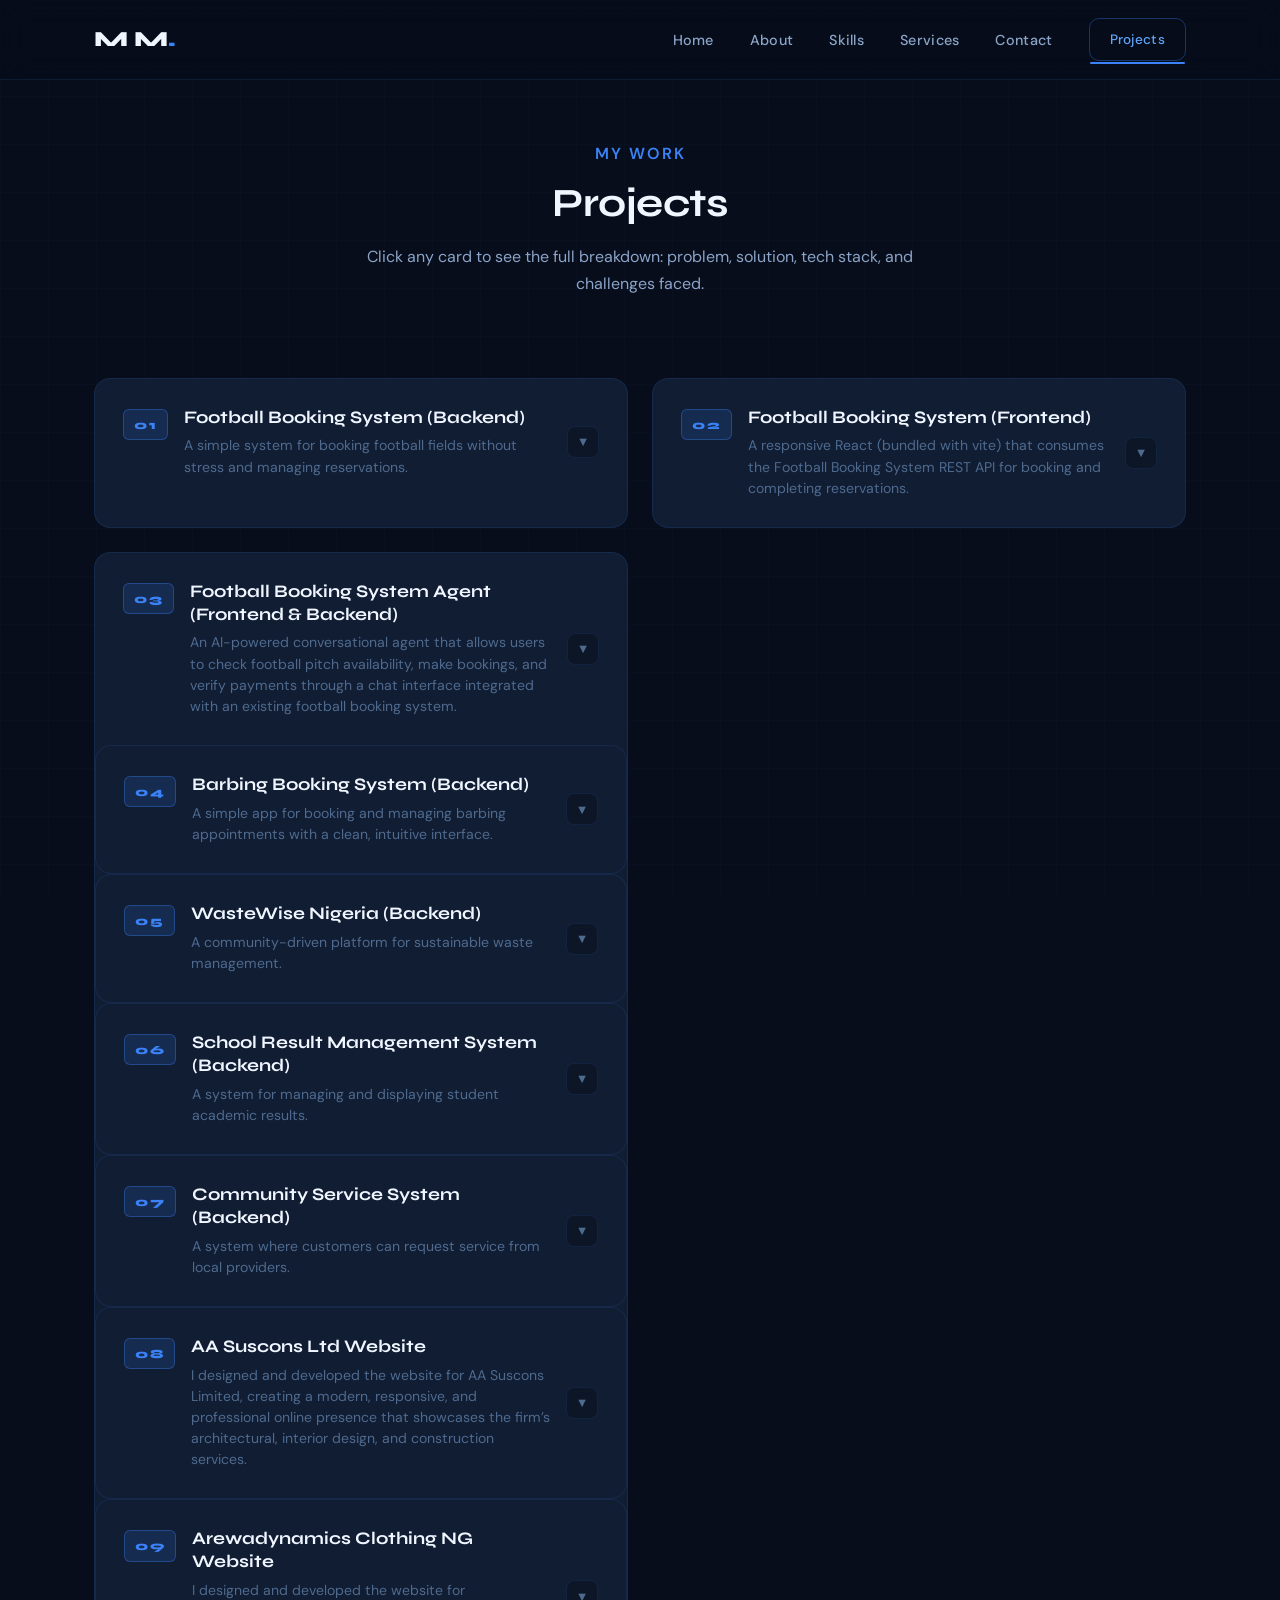
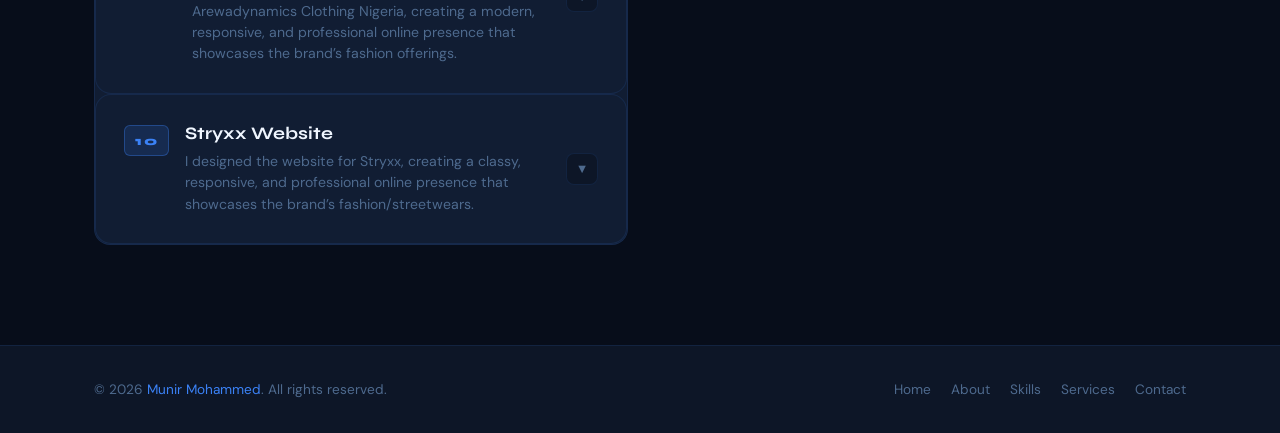
==== commit 91f9c868: "Refactor project details and tech stack" ====
--- a/projects.html
+++ b/projects.html
@@ -44,7 +44,7 @@
       <div class="section-label">My Work</div>
       <h1 class="section-title">Projects</h1>
       <p class="section-subtitle">
-        Click any card to see the full breakdown — problem, solution, tech stack, and challenges faced.
+        Click any card to see the full breakdown: problem, solution, tech stack, and challenges faced.
       </p>
     </div>
   </section>
@@ -80,8 +80,8 @@
               <div class="card-section">
                 <div class="card-section-title">Solution</div>
                 <p>
-                    I built a football booking system that allows users to easily view available time-slot, make reservations, and manage their bookings. The system provides a user-friendly interface for both customers and administrator, streamlining the booking process and improving overall efficiency.
-
+                    I built a football booking system that allows users to easily view available time-slot, make reservations, and manage their bookings. The system provides a user-friendly interface for both customers and administrator, streamlining the booking process and improving overall efficiency. 
+                    It also provides an AI chatbot that can answer questions about the pitch and provide assistance to users, enhancing the overall user experience.
                 </p>
               </div>
 
@@ -90,7 +90,8 @@
                 <div class="tech-tags">
                   <span class="tech-tag">Python</span>
                   <span class="tech-tag">Flask</span>
-                  <span class="tech-tag">SQLite</span>
+                  <span class="tech-tag">OpenAI SDK</span>
+                  <span class="tech-tag">PostgreSQL</span>
                   <span class="tech-tag">SQLAlchemy</span>
                 </div>
               </div>
@@ -99,7 +100,7 @@
                 <div class="card-section-title">Challenges Faced</div>
                 <ul>
                   <li>Implementing the payment system</li>
-                  <li>The challenge was tackled by integrating a manual payment solution (with reference number for admin to validate payments) while maintaining a good user experience.</li>
+                  <li>The challenge was tackled by integrating a payment gateway, while maintaining a good user experience.</li>
                 </ul>
               </div>
 
@@ -154,15 +155,12 @@
                   <span class="tech-tag">HTML</span>
                 </div>
               </div>
-
-              <div class="card-section">
-                <div class="card-section-title">Challenges Faced</div>
-                <ul>
-                  <li>Implementing the payment system</li>
-                  <li>The challenge was tackled by integrating a manual payment solution (with reference number for admin to validate payments) while maintaining a good user experience.</li>
-                </ul>
-              </div>
-
+              
+              <div class="card-footer">
+                <a href="https://github.com/munir-moh/football-booking-frontend" target="_blank" rel="noopener" class="btn btn-primary">
+                  View Code &rarr;
+                </a>
+              </div>
               <div class="card-footer">
                 <a href="https://football-booking-system-rn.vercel.app/" target="_blank" rel="noopener" class="btn btn-primary">
                   View Live Site &rarr;
@@ -171,11 +169,77 @@
             </div>
           </div>
         </div>
+
+        <div class="project-card fade-in">
+          <div class="card-header">
+            <div class="card-header-left">
+              <span class="card-num">03</span>
+              <div>
+                <div class="card-title">Football Booking System Agent (Frontend & Backend)</div>
+                <div class="card-summary">An AI-powered conversational agent that allows users to check football pitch availability, make bookings, and verify payments through a chat interface integrated with an existing football booking system.</div>
+              </div>
+            </div>
+            <div class="card-chevron">▼</div>
+          </div>
+          <div class="card-body">
+            <div class="card-body-inner">
+
+              <div class="card-section">
+                <div class="card-section-title">Problem</div>
+                <ul>
+                  <li>Users needed a more conversational and convenient way to check availability and initiate bookings.</li>
+                  <li>Booking required users to provide their personal details, making it useful to have a system that could securely save and reuse their information.</li>
+                </ul>
+              </div>
+
+              <div class="card-section">
+                <div class="card-section-title">Solution</div>
+                <p>
+                    I developed a conversational booking agent that integrates with my existing Football Booking System. Users can register, log in, check pitch availability, and initiate bookings through natural language conversations. The agent retrieves their saved details, 
+                    connects to the existing backend to process bookings, and verifies payment status through Paystack integration. This provides an alternative, chat-based way to interact with the original booking system.
+                </p>
+              </div>
+
+              <div class="card-section">
+                <div class="card-section-title">Tech Stack</div>
+                <div class="tech-tags">
+                  <span class="tech-tag">Python</span>
+                  <span class="tech-tag">Flask</span>
+                  <span class="tech-tag">React</span>
+                  <span class="tech-tag">Vite</span>
+                  <span class="tech-tag">JavaScript</span>
+                  <span class="tech-tag">Supabase PostgreSQL</span>
+              </div>
+
+              <div class="card-section">
+                <div class="card-section-title">Challenges Faced</div>
+                <ul>
+                  <li>Integrating the agent with the existing booking backend without directly accessing its database.</li>
+                  <li>Managing conversational booking requests, including extracting dates, times, and booking durations from user messages.</li>
+                  <li>Implementing secure user authentication and linking booking references to the correct accounts.</li>
+                  <li>Handling payment verification and ensuring users complete payments through the official Paystack checkout page.</li>
+                  <li>Managing communication between the frontend, agent API, existing backend, and database.</li>
+                </ul>
+              </div>
+              
+              <div class="card-footer">
+                <a href="https://github.com/munir-moh/football-booking-agent" target="_blank" rel="noopener" class="btn btn-primary">
+                  View Code &rarr;
+                </a>
+              </div>
+              <div class="card-footer">
+                <a href=" https://football-booking-agent.vercel.app/" target="_blank" rel="noopener" class="btn btn-primary">
+                  View Live Site &rarr;
+                </a>
+              </div>
+            </div>
+          </div>
+        </div>
         
         <div class="project-card fade-in fade-in-delay-2">
           <div class="card-header">
             <div class="card-header-left">
-              <span class="card-num">03</span>
+              <span class="card-num">04</span>
               <div>
                 <div class="card-title">Barbing Booking System (Backend)</div>
                 <div class="card-summary">A simple app for booking and managing barbing appointments with a clean, intuitive interface.</div>
@@ -232,7 +296,7 @@
         <div class="project-card fade-in fade-in-delay-3">
           <div class="card-header">
             <div class="card-header-left">
-              <span class="card-num">04</span>
+              <span class="card-num">05</span>
               <div>
                 <div class="card-title">WasteWise Nigeria (Backend)</div>
                 <div class="card-summary">A community-driven platform for sustainable waste management.</div>
@@ -286,7 +350,7 @@
         <div class="project-card fade-in">
           <div class="card-header">
             <div class="card-header-left">
-              <span class="card-num">05</span>
+              <span class="card-num">06</span>
               <div>
                 <div class="card-title">School Result Management System (Backend)</div>
                 <div class="card-summary">A system for managing and displaying student academic results.</div>
@@ -341,7 +405,7 @@
         <div class="project-card fade-in fade-in-delay-1">
           <div class="card-header">
             <div class="card-header-left">
-              <span class="card-num">06</span>
+              <span class="card-num">07</span>
               <div>
                 <div class="card-title">Community Service System (Backend)</div>
                 <div class="card-summary">A system where customers can request service from local providers.</div>
@@ -394,7 +458,7 @@
       <div class="project-card fade-in">
           <div class="card-header">
             <div class="card-header-left">
-              <span class="card-num">07</span>
+              <span class="card-num">08</span>
               <div>
                 <div class="card-title">AA Suscons Ltd Website</div>
                 <div class="card-summary">I designed and developed the website for AA Suscons Limited, creating a modern, responsive, and professional online presence that showcases the firm’s architectural, interior design, and construction services.</div>
@@ -426,7 +490,7 @@
         <div class="project-card fade-in">
           <div class="card-header">
             <div class="card-header-left">
-              <span class="card-num">08</span>
+              <span class="card-num">09</span>
               <div>
                 <div class="card-title">Arewadynamics Clothing NG Website</div>
                 <div class="card-summary">I designed and developed the website for Arewadynamics Clothing Nigeria, creating a modern, responsive, and professional online presence that showcases the brand’s fashion offerings.</div>
@@ -458,7 +522,7 @@
         <div class="project-card fade-in">
           <div class="card-header">
             <div class="card-header-left">
-              <span class="card-num">09</span>
+              <span class="card-num">10</span>
               <div>
                 <div class="card-title">Stryxx Website</div>
                 <div class="card-summary">I designed the website for Stryxx, creating a classy, responsive, and professional online presence that showcases the brand’s fashion/streetwears.</div>
@@ -514,4 +578,4 @@
 
   <script src="script.js"></script>
 </body>
-</html>+</html>
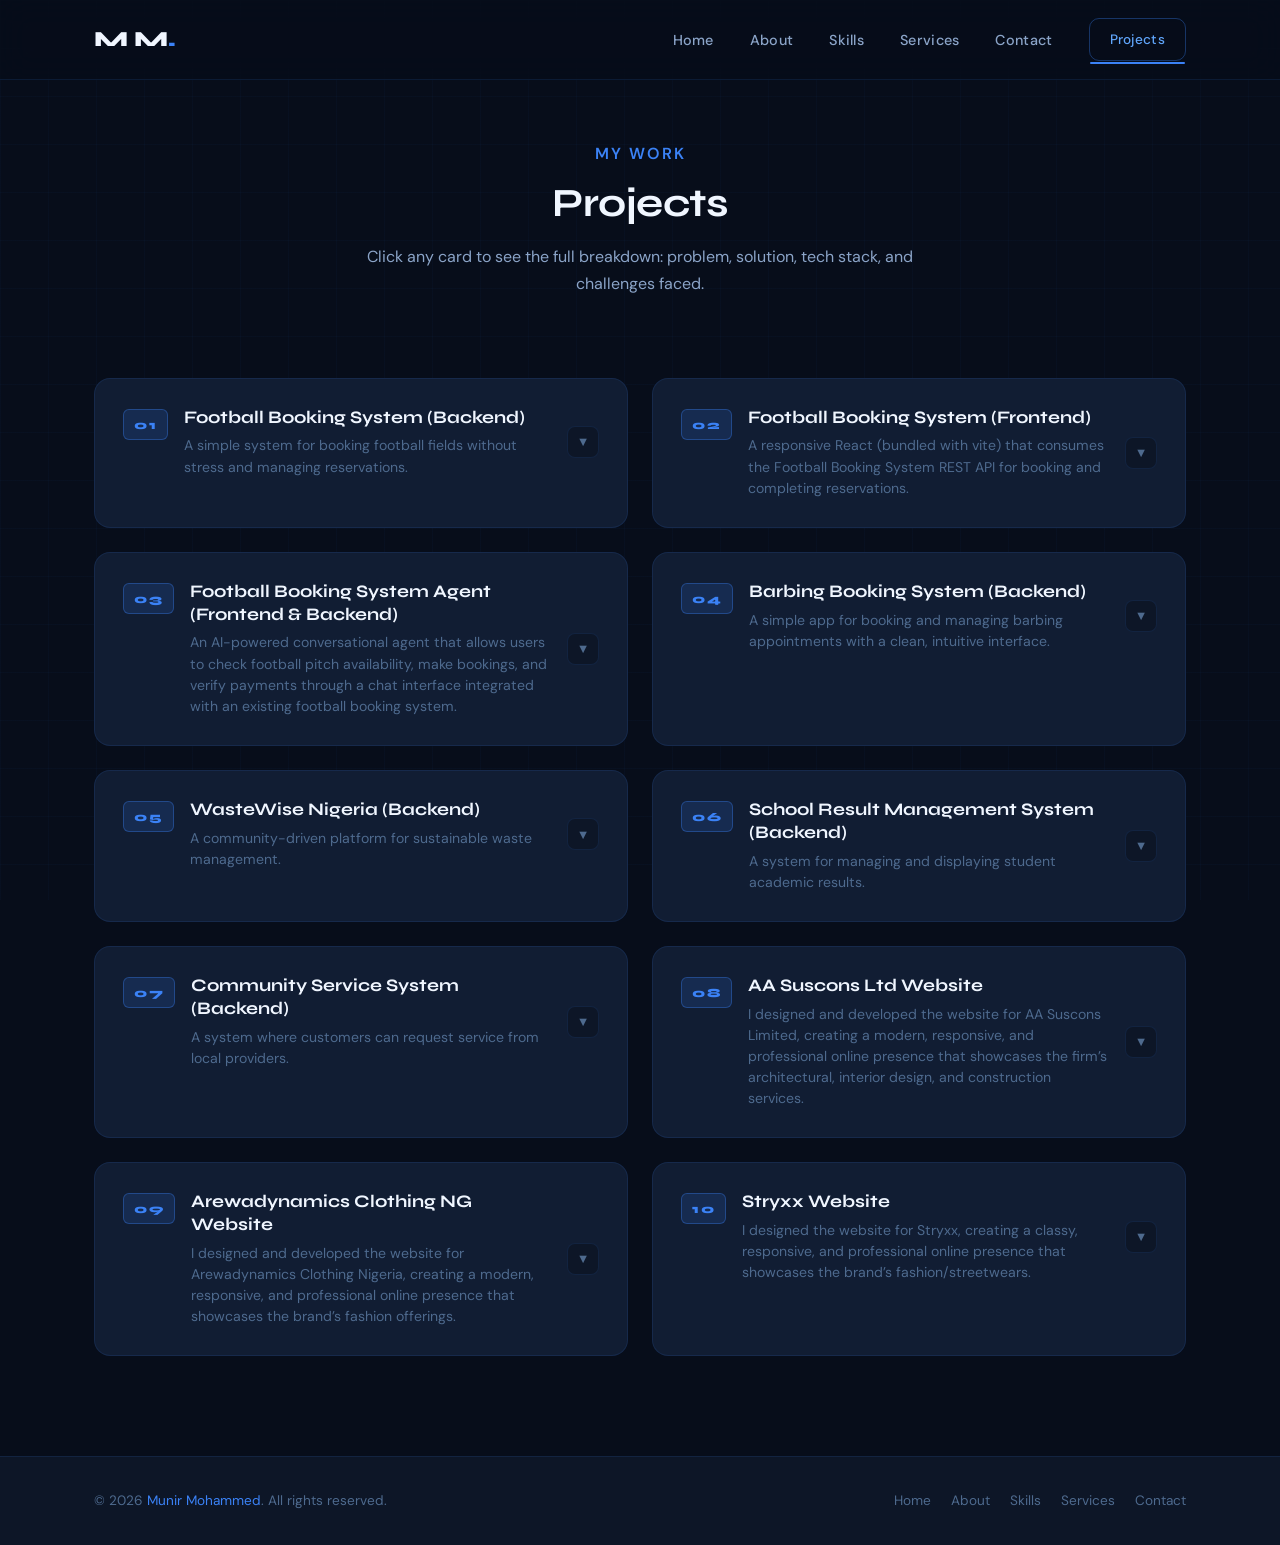
==== commit 55b19de1: "Add closing div tag for tech tags in project card" ====
--- a/projects.html
+++ b/projects.html
@@ -209,6 +209,7 @@
                   <span class="tech-tag">Vite</span>
                   <span class="tech-tag">JavaScript</span>
                   <span class="tech-tag">Supabase PostgreSQL</span>
+                </div>
               </div>
 
               <div class="card-section">
